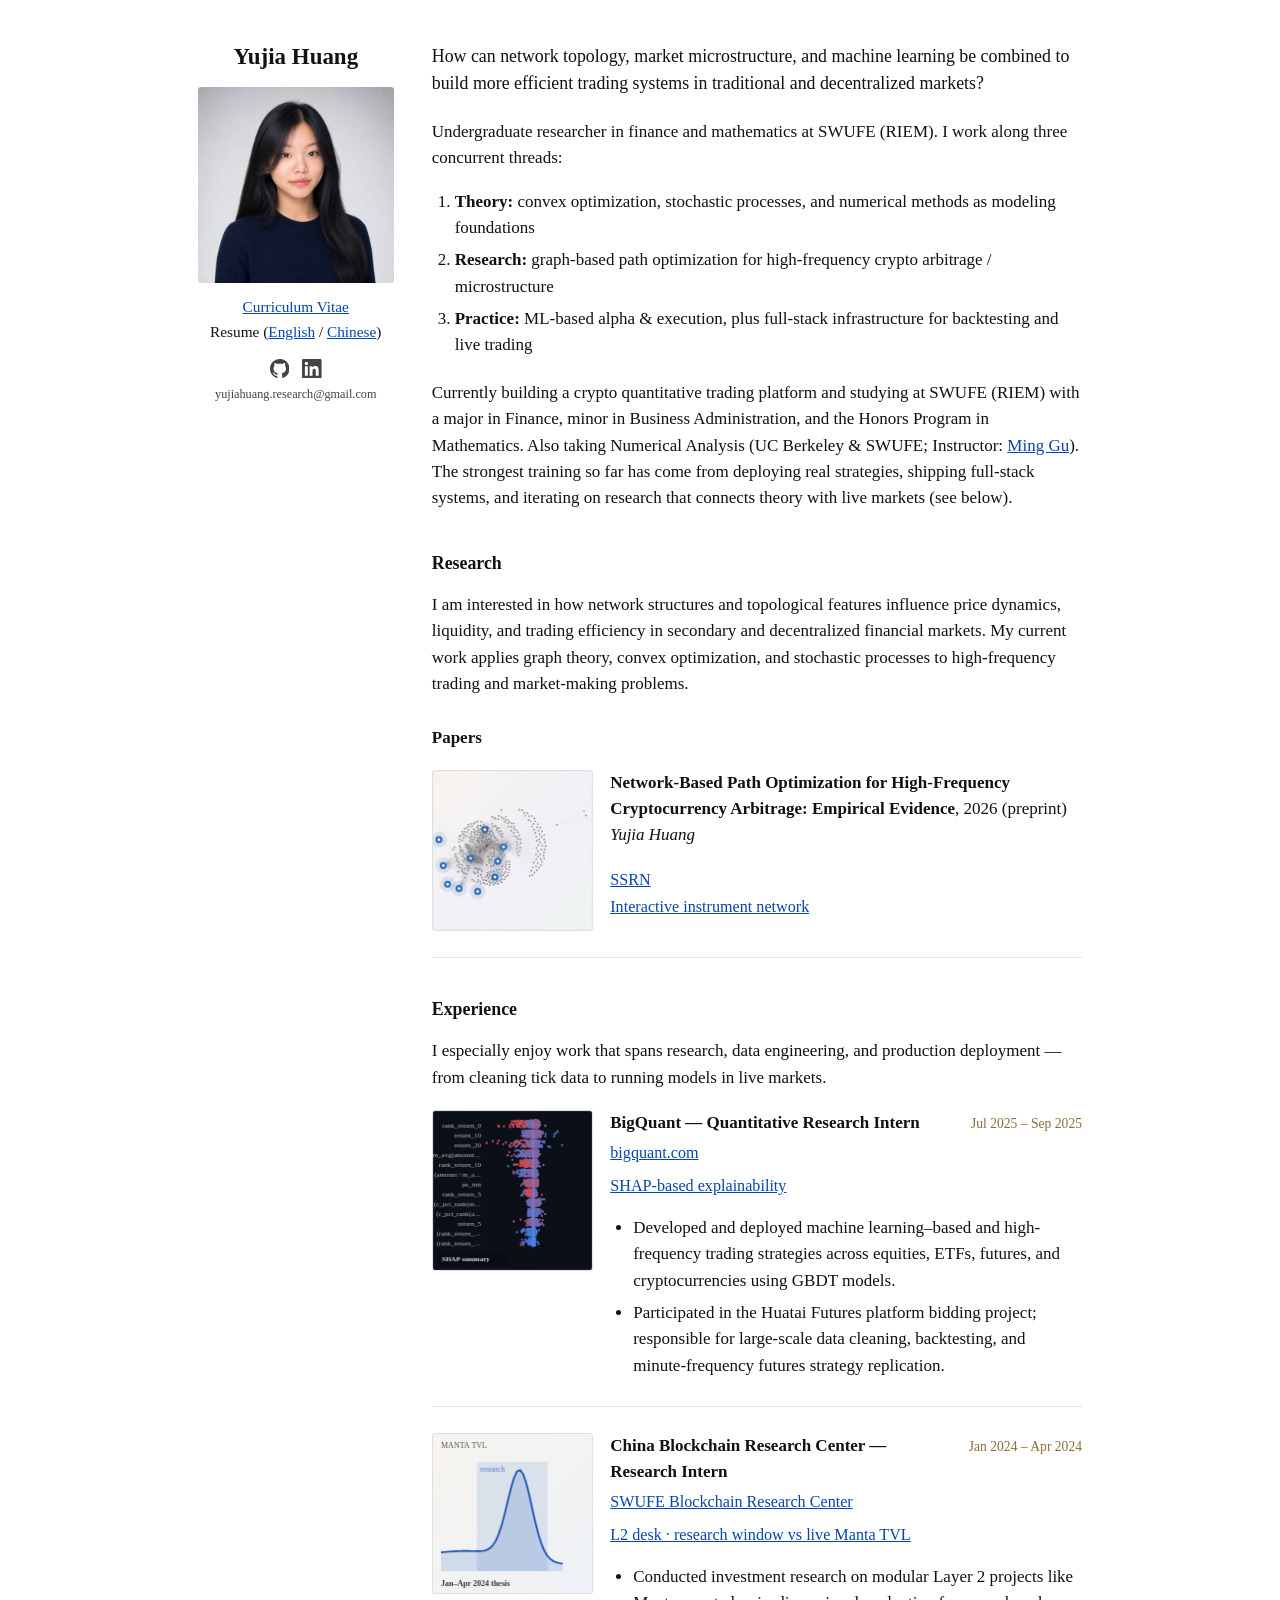
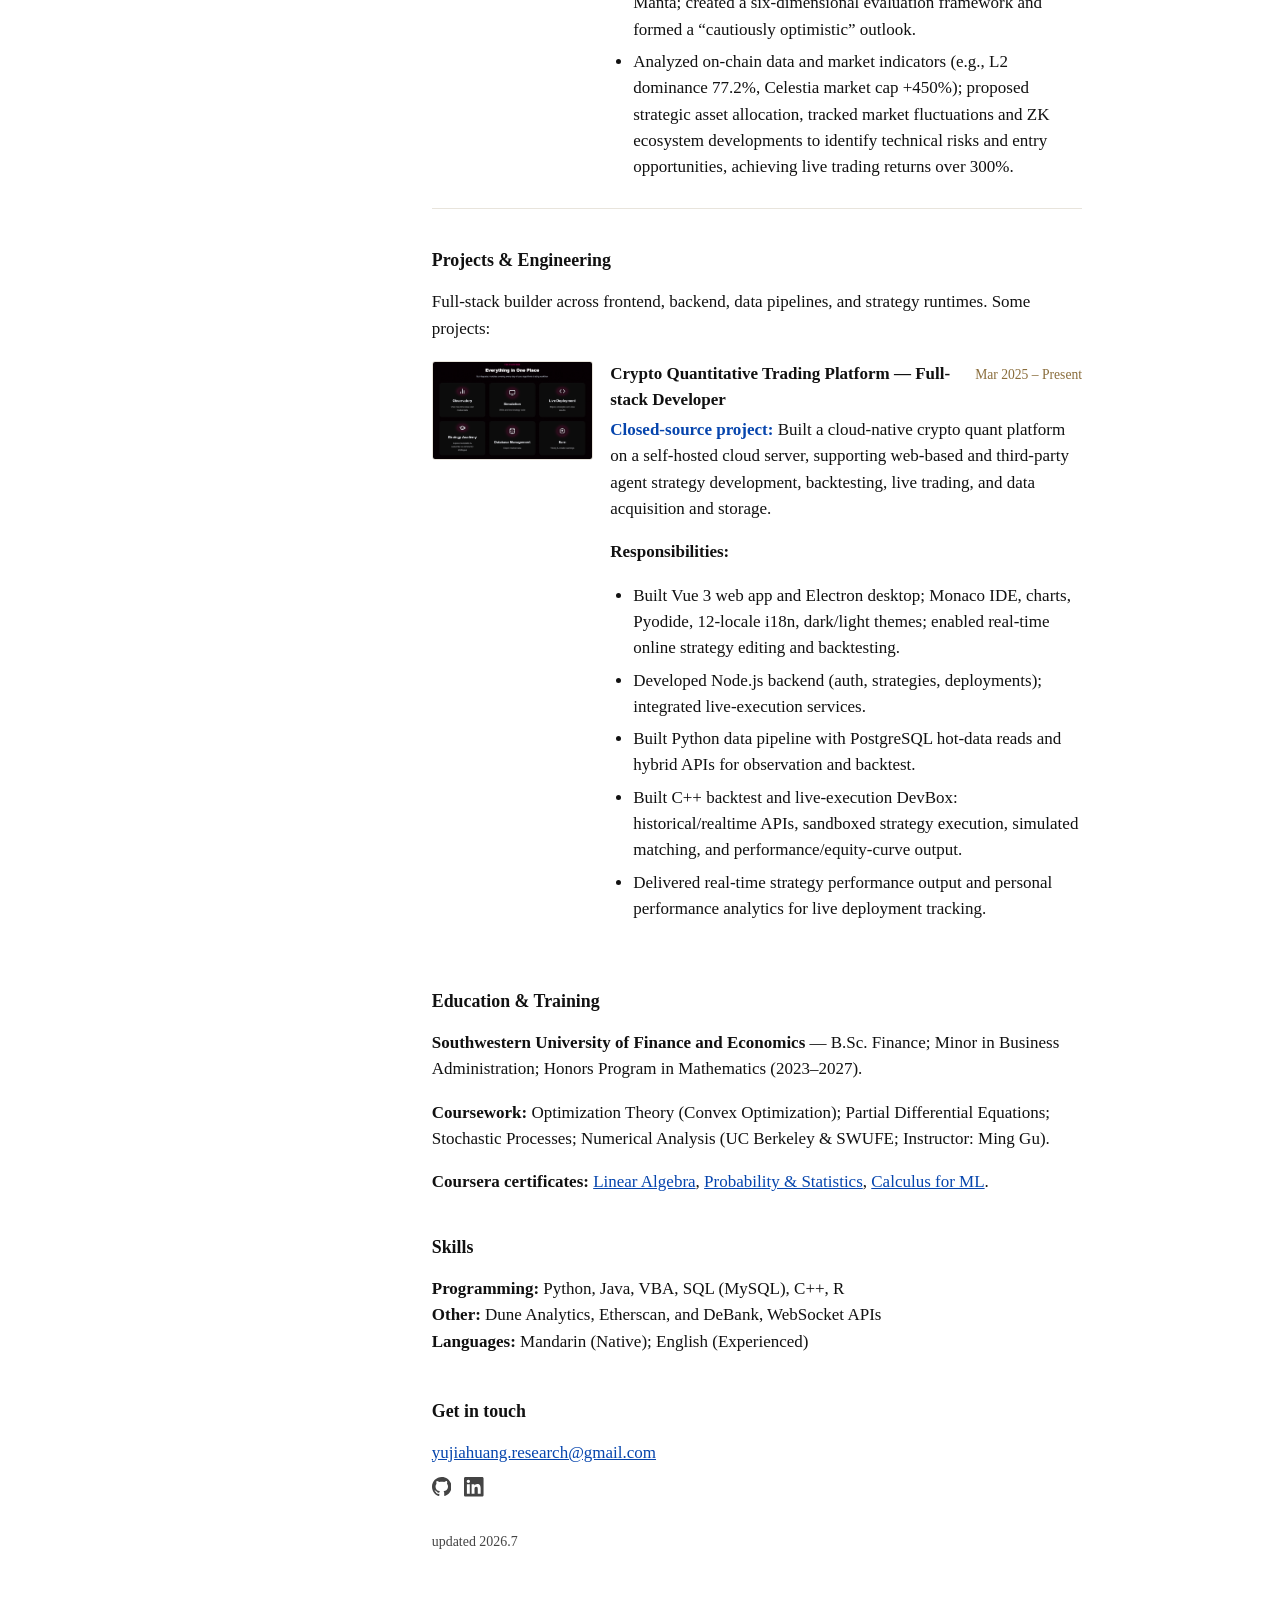
==== index.html @ e90c7839 "Publish personal website" ====
<!DOCTYPE html>
<html lang="en">
<head>
  <meta charset="UTF-8">
  <meta name="viewport" content="width=device-width, initial-scale=1.0">
  <meta name="description" content="Yujia Huang — quantitative finance, market microstructure, and algorithmic trading.">
  <title>Yujia Huang</title>
  <link rel="stylesheet" href="css/style.css">
</head>
<body>
  <div class="page">
    <aside class="sidebar">
      <div class="identity">
        <h1>Yujia Huang</h1>
        <figure class="avatar-wrap">
          <img src="assets/images/avatar/avatar.png" alt="Yujia Huang">
        </figure>
      </div>
      <p class="doc-links">
        <a href="assets/docs/yjhuang_CV.pdf" target="_blank" rel="noopener noreferrer">Curriculum Vitae</a><br>
        Resume (<a href="assets/docs/resume_en.pdf" target="_blank" rel="noopener noreferrer">English</a> / <a href="assets/docs/resume_zh.pdf" target="_blank" rel="noopener noreferrer">Chinese</a>)
      </p>
      <div class="sidebar-contact">
        <div class="social-links sidebar-social">
          <a href="https://github.com/yujahuang" target="_blank" rel="noopener noreferrer" aria-label="GitHub">
            <svg xmlns="http://www.w3.org/2000/svg" viewBox="0 0 24 24" aria-hidden="true">
              <path d="M12 0C5.374 0 0 5.373 0 12c0 5.302 3.438 9.8 8.207 11.387.599.111.793-.261.793-.577v-2.234c-3.338.726-4.033-1.416-4.033-1.416-.546-1.387-1.333-1.756-1.333-1.756-1.089-.745.083-.729.083-.729 1.205.084 1.839 1.237 1.839 1.237 1.07 1.834 2.807 1.304 3.492.997.107-.775.418-1.305.762-1.604-2.665-.305-5.467-1.334-5.467-5.931 0-1.311.469-2.381 1.236-3.221-.124-.303-.535-1.524.117-3.176 0 0 1.008-.322 3.301 1.23.957-.266 1.983-.399 3.003-.404 1.02.005 2.047.138 3.006.404 2.291-1.552 3.297-1.23 3.297-1.23.653 1.653.242 2.874.118 3.176.77.84 1.235 1.911 1.235 3.221 0 4.609-2.807 5.624-5.479 5.921.43.372.823 1.102.823 2.222v3.293c0 .319.192.694.801.576 4.765-1.589 8.199-6.086 8.199-11.386 0-6.627-5.373-12-12-12z"/>
            </svg>
          </a>
          <a href="https://www.linkedin.com/in/yujia-huang-a47375354" target="_blank" rel="noopener noreferrer" aria-label="LinkedIn">
            <svg xmlns="http://www.w3.org/2000/svg" viewBox="0 0 24 24" aria-hidden="true">
              <path d="M20.447 20.452h-3.554v-5.569c0-1.328-.027-3.037-1.852-3.037-1.853 0-2.136 1.445-2.136 2.939v5.667H9.351V9h3.414v1.561h.046c.477-.9 1.637-1.85 3.37-1.85 3.601 0 4.267 2.37 4.267 5.455v6.286zM5.337 7.433a-2.062 2.062 0 0 1-2.063-2.065 2.062 2.062 0 0 1 2.063-2.063 2.062 2.062 0 0 1 2.063 2.063 2.062 2.062 0 0 1-2.063 2.065zm1.782 13.019H3.555V9h3.564v11.452zM22.225 0H1.771C.792 0 0 .774 0 1.729v20.542C0 23.227.792 24 1.771 24h20.451C23.2 24 24 23.227 24 22.271V1.729C24 .774 23.2 0 22.222 0h.003z"/>
            </svg>
          </a>
        </div>
        <a class="sidebar-email" href="mailto:yujiahuang.research@gmail.com">yujiahuang.research@gmail.com</a>
      </div>
    </aside>

    <main class="content">
      <p class="lead">
        How can network topology, market microstructure, and machine learning be combined to build
        more efficient trading systems in traditional and decentralized markets?
      </p>

      <p>
        Undergraduate researcher in finance and mathematics at SWUFE (RIEM). I work along three
        concurrent threads:
      </p>

      <ol>
        <li><strong>Theory:</strong> convex optimization, stochastic processes, and numerical methods as modeling foundations</li>
        <li><strong>Research:</strong> graph-based path optimization for high-frequency crypto arbitrage / microstructure</li>
        <li><strong>Practice:</strong> ML-based alpha &amp; execution, plus full-stack infrastructure for backtesting and live trading</li>
      </ol>

      <p>
        Currently building a crypto quantitative trading platform and studying at SWUFE
        (RIEM) with a major in Finance, minor in Business Administration, and the Honors Program in
        Mathematics. Also taking Numerical Analysis (UC Berkeley &amp; SWUFE; Instructor:
        <a href="https://math.berkeley.edu/people/faculty/ming-gu">Ming Gu</a>). The strongest training
        so far has come from deploying real strategies, shipping full-stack systems, and iterating on
        research that connects theory with live markets (see below).
      </p>

      <h3>Research</h3>

      <p>
        I am interested in how network structures and topological features influence price dynamics,
        liquidity, and trading efficiency in secondary and decentralized financial markets. My current
        work applies graph theory, convex optimization, and stochastic processes to high-frequency
        trading and market-making problems.
      </p>

      <h4>Papers</h4>

      <article class="media-entry">
        <a class="media-thumb-link paper-network-link" href="network-explorer.html" title="Open interactive instrument network">
          <canvas id="paper-network" class="media-thumb paper-network" width="300" height="300" aria-label="Animated preview of the full instrument network"></canvas>
        </a>
        <div class="media-body">
          <p>
            <strong>Network-Based Path Optimization for High-Frequency Cryptocurrency Arbitrage: Empirical Evidence</strong>, 2026 (preprint)<br>
            <em>Yujia Huang</em>
          </p>
          <p class="meta-links">
            <a href="https://papers.ssrn.com/sol3/papers.cfm?abstract_id=6453880">SSRN</a><br>
            <a href="network-explorer.html">Interactive instrument network</a>
          </p>
        </div>
      </article>

      <h3>Experience</h3>

      <p>
        I especially enjoy work that spans research, data engineering, and production deployment —
        from cleaning tick data to running models in live markets.
      </p>

      <article class="media-entry">
        <a class="media-thumb-link paper-network-link" href="shap-desk.html" title="Open SHAP-based explainability desk">
          <canvas id="bigquant-preview" class="media-thumb paper-network" width="300" height="300" aria-label="SHAP summary beeswarm from interactive data"></canvas>
        </a>
        <div class="media-body">
          <div class="entry-head">
            <span class="entry-title">BigQuant — Quantitative Research Intern</span>
            <span class="entry-date">Jul 2025 – Sep 2025</span>
          </div>
          <p class="entry-link"><a href="https://bigquant.com/" target="_blank" rel="noopener noreferrer">bigquant.com</a></p>
          <p class="meta-links">
            <a href="shap-desk.html">SHAP-based explainability</a>
          </p>
          <ul>
            <li>Developed and deployed machine learning–based and high-frequency trading strategies across equities, ETFs, futures, and cryptocurrencies using GBDT models.</li>
            <li>Participated in the Huatai Futures platform bidding project; responsible for large-scale data cleaning, backtesting, and minute-frequency futures strategy replication.</li>
          </ul>
        </div>
      </article>

      <article class="media-entry">
        <a class="media-thumb-link paper-network-link" href="manta-case.html" title="Open L2 liquidity desk — research window vs Manta TVL">
          <canvas id="manta-preview" class="media-thumb paper-network manta-preview" width="300" height="300" aria-label="Animated Manta TVL chart highlighting the Jan–Apr 2024 research window and peak multiple"></canvas>
        </a>
        <div class="media-body">
          <div class="entry-head">
            <span class="entry-title">China Blockchain Research Center — Research Intern</span>
            <span class="entry-date">Jan 2024 – Apr 2024</span>
          </div>
          <p class="entry-link">
            <a href="https://x.swufe.edu.cn/jgsz/kyjg/zgqklyjzx.htm" target="_blank" rel="noopener noreferrer">SWUFE Blockchain Research Center</a>
          </p>
          <p class="meta-links">
            <a href="manta-case.html">L2 desk · research window vs live Manta TVL</a>
          </p>
          <ul>
            <li>Conducted investment research on modular Layer 2 projects like Manta; created a six-dimensional evaluation framework and formed a &ldquo;cautiously optimistic&rdquo; outlook.</li>
            <li>Analyzed on-chain data and market indicators (e.g., L2 dominance 77.2%, Celestia market cap +450%); proposed strategic asset allocation, tracked market fluctuations and ZK ecosystem developments to identify technical risks and entry opportunities, achieving live trading returns over 300%.</li>
          </ul>
        </div>
      </article>

      <h3>Projects &amp; Engineering</h3>

      <p>
        Full-stack builder across frontend, backend, data pipelines, and strategy runtimes. Some projects:
      </p>

      <article class="media-entry">
        <a class="media-thumb-link" href="assets/images/projects/project1.png" target="_blank" rel="noopener noreferrer">
          <img class="media-thumb" src="assets/images/projects/project1.png" alt="Crypto quantitative trading platform screenshot" loading="lazy">
        </a>
        <div class="media-body">
          <div class="entry-head">
            <span class="entry-title">Crypto Quantitative Trading Platform — Full-stack Developer</span>
            <span class="entry-date">Mar 2025 – Present</span>
          </div>
          <p>
            <span class="closed-source">Closed-source project:</span>
            Built a cloud-native crypto quant platform on a self-hosted cloud server, supporting web-based and third-party agent strategy development, backtesting, live trading, and data acquisition and storage.
          </p>
          <p><strong>Responsibilities:</strong></p>
          <ul>
            <li>Built Vue 3 web app and Electron desktop; Monaco IDE, charts, Pyodide, 12-locale i18n, dark/light themes; enabled real-time online strategy editing and backtesting.</li>
            <li>Developed Node.js backend (auth, strategies, deployments); integrated live-execution services.</li>
            <li>Built Python data pipeline with PostgreSQL hot-data reads and hybrid APIs for observation and backtest.</li>
            <li>Built C++ backtest and live-execution DevBox: historical/realtime APIs, sandboxed strategy execution, simulated matching, and performance/equity-curve output.</li>
            <li>Delivered real-time strategy performance output and personal performance analytics for live deployment tracking.</li>
          </ul>
        </div>
      </article>

      <h3>Education &amp; Training</h3>

      <p>
        <strong>Southwestern University of Finance and Economics</strong> — B.Sc. Finance; Minor in
        Business Administration; Honors Program in Mathematics (2023–2027).
      </p>

      <p>
        <strong>Coursework:</strong> Optimization Theory (Convex Optimization); Partial Differential Equations;
        Stochastic Processes; Numerical Analysis (UC Berkeley &amp; SWUFE; Instructor: Ming Gu).
      </p>

      <p>
        <strong>Coursera certificates:</strong>
        <a href="https://www.coursera.org/account/accomplishments/certificate/6KV3BNXLDGV1">Linear Algebra</a>,
        <a href="https://www.coursera.org/account/accomplishments/certificate/UAEOA3R5NMXC">Probability &amp; Statistics</a>,
        <a href="https://www.coursera.org/account/accomplishments/certificate/DMAG1BMEDI4Q">Calculus for ML</a>.
      </p>

      <h3>Skills</h3>

      <p>
        <strong>Programming:</strong> Python, Java, VBA, SQL (MySQL), C++, R<br>
        <strong>Other:</strong> Dune Analytics, Etherscan, and DeBank, WebSocket APIs<br>
        <strong>Languages:</strong> Mandarin (Native); English (Experienced)
      </p>

      <section class="get-in-touch">
        <h3>Get in touch</h3>
        <p>
          <a href="mailto:yujiahuang.research@gmail.com">yujiahuang.research@gmail.com</a>
        </p>
        <div class="social-links">
          <a href="https://github.com/yujahuang" target="_blank" rel="noopener noreferrer" aria-label="GitHub">
            <svg xmlns="http://www.w3.org/2000/svg" viewBox="0 0 24 24" aria-hidden="true">
              <path d="M12 0C5.374 0 0 5.373 0 12c0 5.302 3.438 9.8 8.207 11.387.599.111.793-.261.793-.577v-2.234c-3.338.726-4.033-1.416-4.033-1.416-.546-1.387-1.333-1.756-1.333-1.756-1.089-.745.083-.729.083-.729 1.205.084 1.839 1.237 1.839 1.237 1.07 1.834 2.807 1.304 3.492.997.107-.775.418-1.305.762-1.604-2.665-.305-5.467-1.334-5.467-5.931 0-1.311.469-2.381 1.236-3.221-.124-.303-.535-1.524.117-3.176 0 0 1.008-.322 3.301 1.23.957-.266 1.983-.399 3.003-.404 1.02.005 2.047.138 3.006.404 2.291-1.552 3.297-1.23 3.297-1.23.653 1.653.242 2.874.118 3.176.77.84 1.235 1.911 1.235 3.221 0 4.609-2.807 5.624-5.479 5.921.43.372.823 1.102.823 2.222v3.293c0 .319.192.694.801.576 4.765-1.589 8.199-6.086 8.199-11.386 0-6.627-5.373-12-12-12z"/>
            </svg>
          </a>
          <a href="https://www.linkedin.com/in/yujia-huang-a47375354" target="_blank" rel="noopener noreferrer" aria-label="LinkedIn">
            <svg xmlns="http://www.w3.org/2000/svg" viewBox="0 0 24 24" aria-hidden="true">
              <path d="M20.447 20.452h-3.554v-5.569c0-1.328-.027-3.037-1.852-3.037-1.853 0-2.136 1.445-2.136 2.939v5.667H9.351V9h3.414v1.561h.046c.477-.9 1.637-1.85 3.37-1.85 3.601 0 4.267 2.37 4.267 5.455v6.286zM5.337 7.433a-2.062 2.062 0 0 1-2.063-2.065 2.062 2.062 0 0 1 2.063-2.063 2.062 2.062 0 0 1 2.063 2.063 2.062 2.062 0 0 1-2.063 2.065zm1.782 13.019H3.555V9h3.564v11.452zM22.225 0H1.771C.792 0 0 .774 0 1.729v20.542C0 23.227.792 24 1.771 24h20.451C23.2 24 24 23.227 24 22.271V1.729C24 .774 23.2 0 22.222 0h.003z"/>
            </svg>
          </a>
        </div>
      </section>

      <p class="page-updated">updated 2026.7</p>
    </main>
  </div>
  <script src="js/network-data.js"></script>
  <script src="js/network-preview-mini.js"></script>
  <script src="js/manta-preview-mini.js"></script>
  <script src="js/bigquant-preview-mini.js"></script>
</body>
</html>
---- css/style.css ----
/* Chris Lengerich–inspired minimal academic page */

:root {
  --text: #111;
  --muted: #444;
  --link: #0645ad;
  --date: #8a6d3b;
  --line: #e8e4dc;
  --max: 52rem;
  --sidebar: 11.5rem;
  --thumb: 9.5rem;
}

* {
  box-sizing: border-box;
}

html {
  font-size: 17px;
}

body {
  margin: 0;
  padding: 2.5rem 1.25rem 4rem;
  color: var(--text);
  background: #fff;
  font-family: Georgia, "Times New Roman", Times, serif;
  line-height: 1.55;
}

.page {
  display: grid;
  grid-template-columns: var(--sidebar) minmax(0, 1fr);
  gap: 2.25rem;
  max-width: var(--max);
  margin: 0 auto;
  align-items: start;
}

.sidebar {
  position: sticky;
  top: 2rem;
}

.identity {
  display: flex;
  flex-direction: column;
  align-items: center;
  text-align: center;
}

.sidebar h1 {
  font-size: 1.35rem;
  font-weight: 700;
  margin: 0 0 1rem;
  line-height: 1.2;
  width: 100%;
  text-align: center;
}

.avatar-wrap {
  margin: 0;
  width: 100%;
}

.avatar-wrap img {
  width: 100%;
  height: auto;
  border-radius: 3px;
  display: block;
}

.doc-links {
  margin: 0.75rem 0 0;
  font-size: 0.9rem;
  line-height: 1.6;
  text-align: center;
}

.sidebar-contact {
  margin-top: 0.85rem;
  display: flex;
  flex-direction: column;
  align-items: center;
  gap: 0.45rem;
}

.sidebar-social {
  justify-content: center;
}

.sidebar-email {
  font-size: 0.72rem;
  line-height: 1.35;
  color: var(--muted);
  text-decoration: none;
  word-break: break-all;
  text-align: center;
}

.sidebar-email:hover {
  color: var(--link);
  text-decoration: underline;
}

.content h3 {
  font-size: 1.05rem;
  font-weight: 700;
  margin: 2.25rem 0 0.85rem;
}

.content h4 {
  font-size: 1rem;
  font-weight: 700;
  margin: 1.6rem 0 0.5rem;
}

p {
  margin: 0 0 1rem;
}

a {
  color: var(--link);
}

a:hover {
  text-decoration: none;
}

.lead {
  font-size: 1.05rem;
  margin-bottom: 1.25rem;
}

ol {
  margin: 0 0 1.25rem;
  padding-left: 1.35rem;
}

ol li {
  margin-bottom: 0.35rem;
}

ul {
  margin: 0;
  padding-left: 1.35rem;
}

ul li {
  margin-bottom: 0.35rem;
}

.meta-links {
  margin: 0.35rem 0 0.9rem;
  font-size: 0.95rem;
  line-height: 1.7;
}

/* Experience / project rows: image left, text right */
.media-entry {
  display: grid;
  grid-template-columns: var(--thumb) minmax(0, 1fr);
  gap: 1rem;
  margin: 1.1rem 0 1.5rem;
  padding-bottom: 1.25rem;
  border-bottom: 1px solid var(--line);
}

.media-entry:last-of-type {
  border-bottom: none;
}

.media-thumb-link {
  display: block;
  line-height: 0;
}

.media-thumb {
  width: 100%;
  height: auto;
  border: 1px solid var(--line);
  border-radius: 3px;
  display: block;
}

.paper-network {
  aspect-ratio: 1 / 1;
  width: 100%;
  height: auto;
  background: linear-gradient(145deg, #f7f4ef 0%, #f3f0f8 55%, #eef5f3 100%);
  border-color: rgba(0, 0, 0, 0.08);
  box-shadow: 0 1px 0 rgba(255, 255, 255, 0.7) inset;
}

.paper-network-link {
  position: relative;
  border-radius: 3px;
  overflow: hidden;
}

.paper-network-link:hover .paper-network {
  border-color: rgba(0, 0, 0, 0.14);
}

.manta-preview {
  background: linear-gradient(145deg, #f7f4ef 0%, #f2f0ea 50%, #eef3f0 100%);
}

.media-body--full {
  grid-column: 1 / -1;
}

.entry-head {
  display: flex;
  justify-content: space-between;
  align-items: baseline;
  gap: 0.75rem;
  margin-bottom: 0.2rem;
}

.entry-title {
  font-weight: 700;
}

.entry-date {
  font-size: 0.8rem;
  color: var(--date);
  white-space: nowrap;
  flex-shrink: 0;
}

.closed-source {
  color: var(--link);
  font-weight: 700;
}

.entry-link {
  margin: 0 0 0.45rem;
  font-size: 0.95rem;
}

.media-body ul {
  margin-top: 0.35rem;
}

.get-in-touch {
  margin-top: 2.5rem;
}

.get-in-touch h3 {
  margin-top: 0;
}

.get-in-touch p {
  margin: 0 0 0.65rem;
}

.social-links {
  display: flex;
  gap: 0.75rem;
}

.social-links a {
  display: inline-flex;
  color: var(--muted);
  text-decoration: none;
}

.social-links a:hover {
  color: var(--link);
}

.social-links svg {
  width: 1.15rem;
  height: 1.15rem;
  fill: currentColor;
  display: block;
}

.page-updated {
  margin: 2rem 0 0;
  font-size: 0.82rem;
  color: var(--muted);
}

@media (max-width: 720px) {
  html {
    font-size: 16px;
  }

  .page {
    grid-template-columns: 1fr;
    gap: 1.25rem;
  }

  .sidebar {
    position: static;
  }

  .identity {
    max-width: var(--thumb);
    margin: 0 auto 1rem;
  }

  .sidebar h1 {
    margin: 0 0 0.75rem;
  }

  .doc-links {
    display: none;
  }

  .sidebar-contact {
    margin-top: 0.5rem;
  }

  .media-entry {
    grid-template-columns: 1fr;
  }

  .media-thumb-link {
    max-width: 12rem;
  }

  .entry-head {
    flex-direction: column;
    align-items: flex-start;
    gap: 0.15rem;
  }

  .entry-date {
    white-space: normal;
  }
}
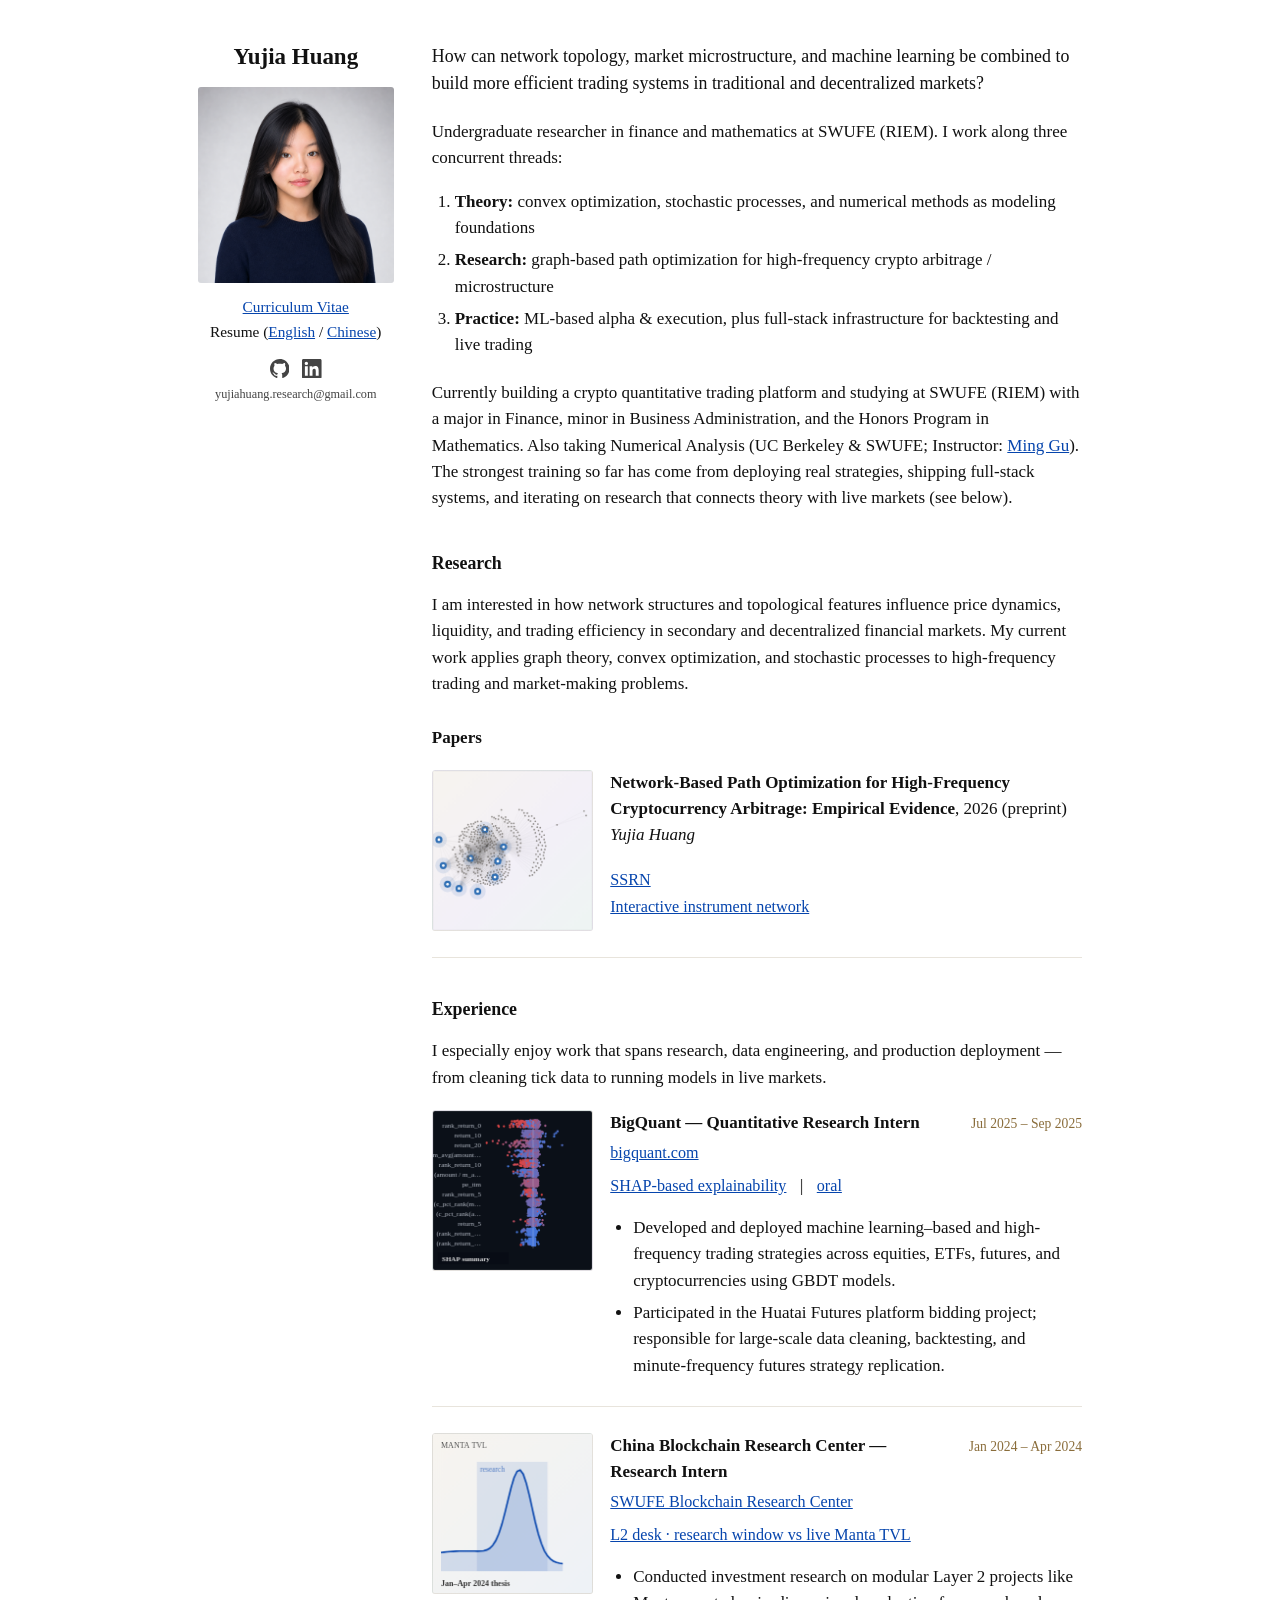
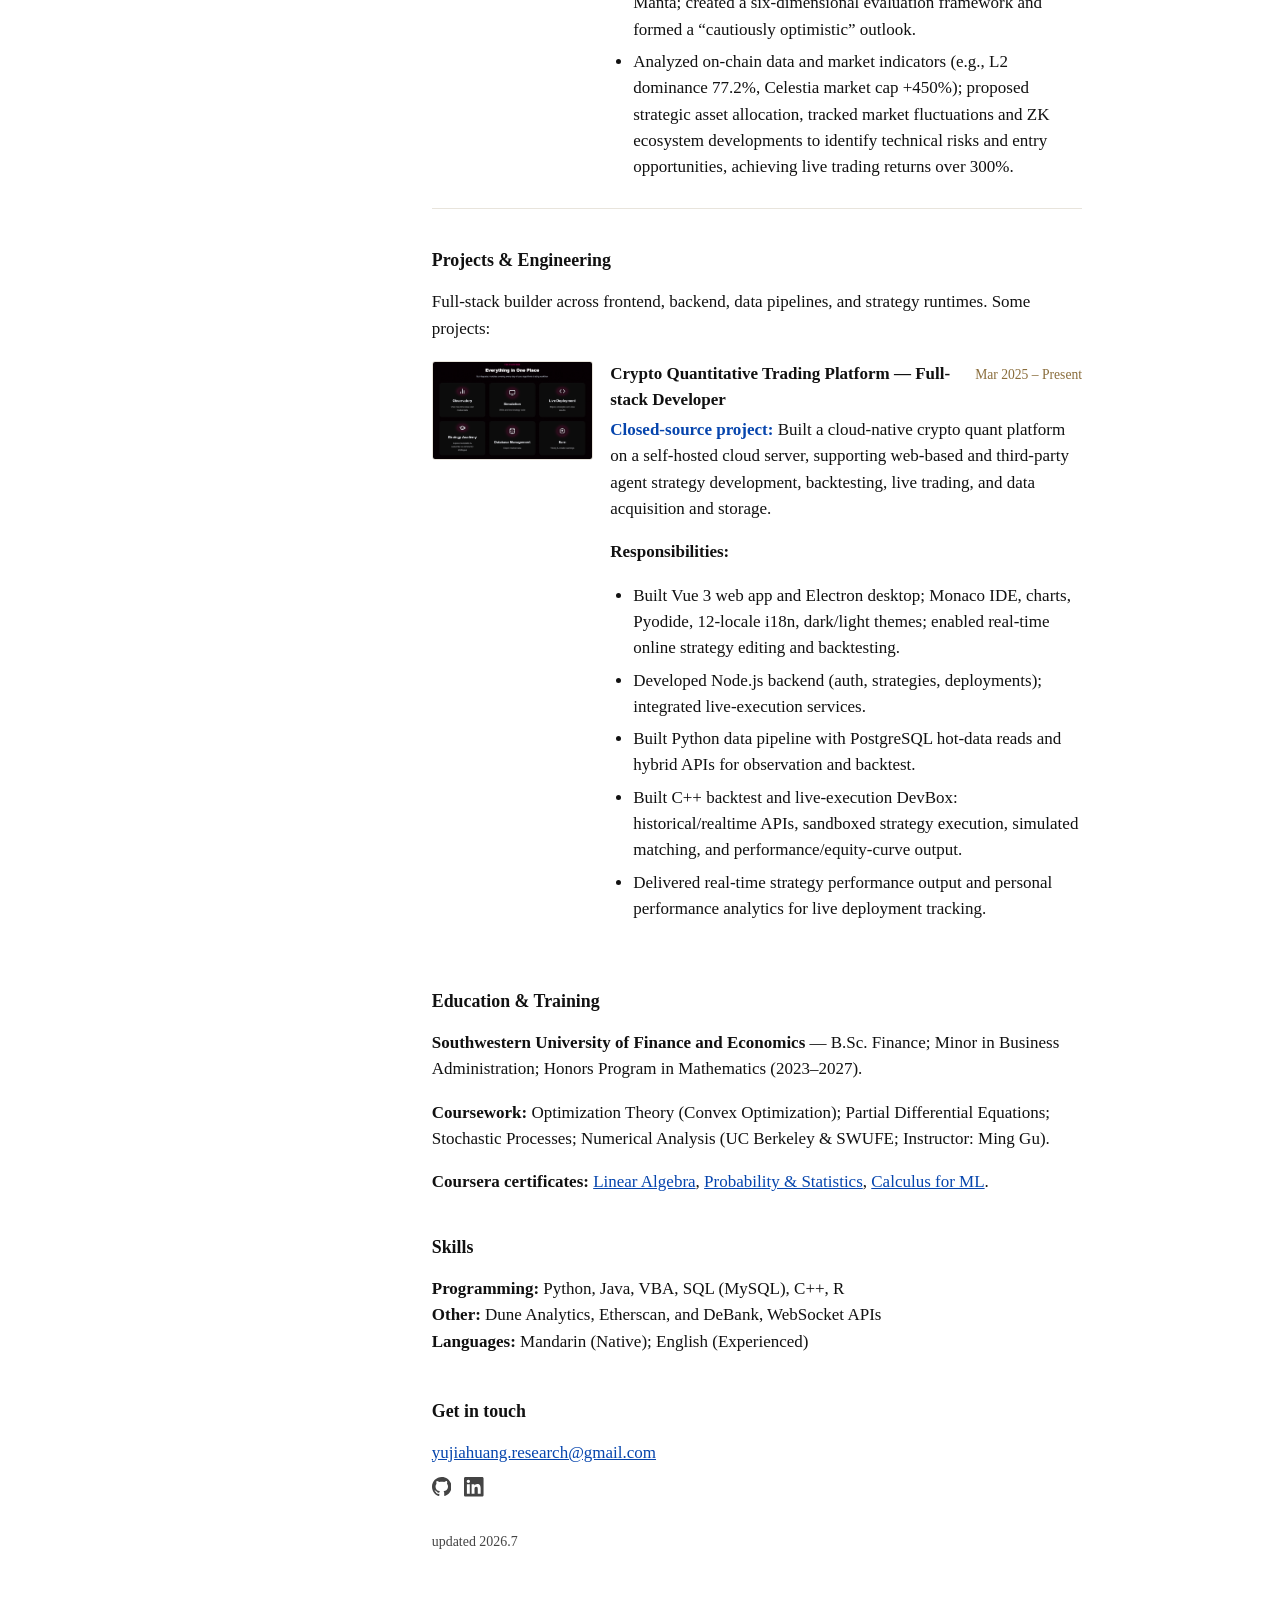
==== commit 6fee8daa: "Add YouTube oral walkthrough link to BigQuant section" ====
--- a/index.html
+++ b/index.html
@@ -109,6 +109,8 @@
           <p class="entry-link"><a href="https://bigquant.com/" target="_blank" rel="noopener noreferrer">bigquant.com</a></p>
           <p class="meta-links">
             <a href="shap-desk.html">SHAP-based explainability</a>
+            <span class="link-sep" aria-hidden="true">|</span>
+            <a href="https://www.youtube.com/watch?v=9pZryCisMHM" target="_blank" rel="noopener noreferrer">oral</a>
           </p>
           <ul>
             <li>Developed and deployed machine learning–based and high-frequency trading strategies across equities, ETFs, futures, and cryptocurrencies using GBDT models.</li>
--- a/css/style.css
+++ b/css/style.css
@@ -156,6 +156,15 @@
   line-height: 1.7;
 }
 
+.link-sep {
+  display: inline-block;
+  margin: 0 0.55rem;
+  color: var(--muted);
+  font-weight: 700;
+  user-select: none;
+  pointer-events: none;
+}
+
 /* Experience / project rows: image left, text right */
 .media-entry {
   display: grid;
